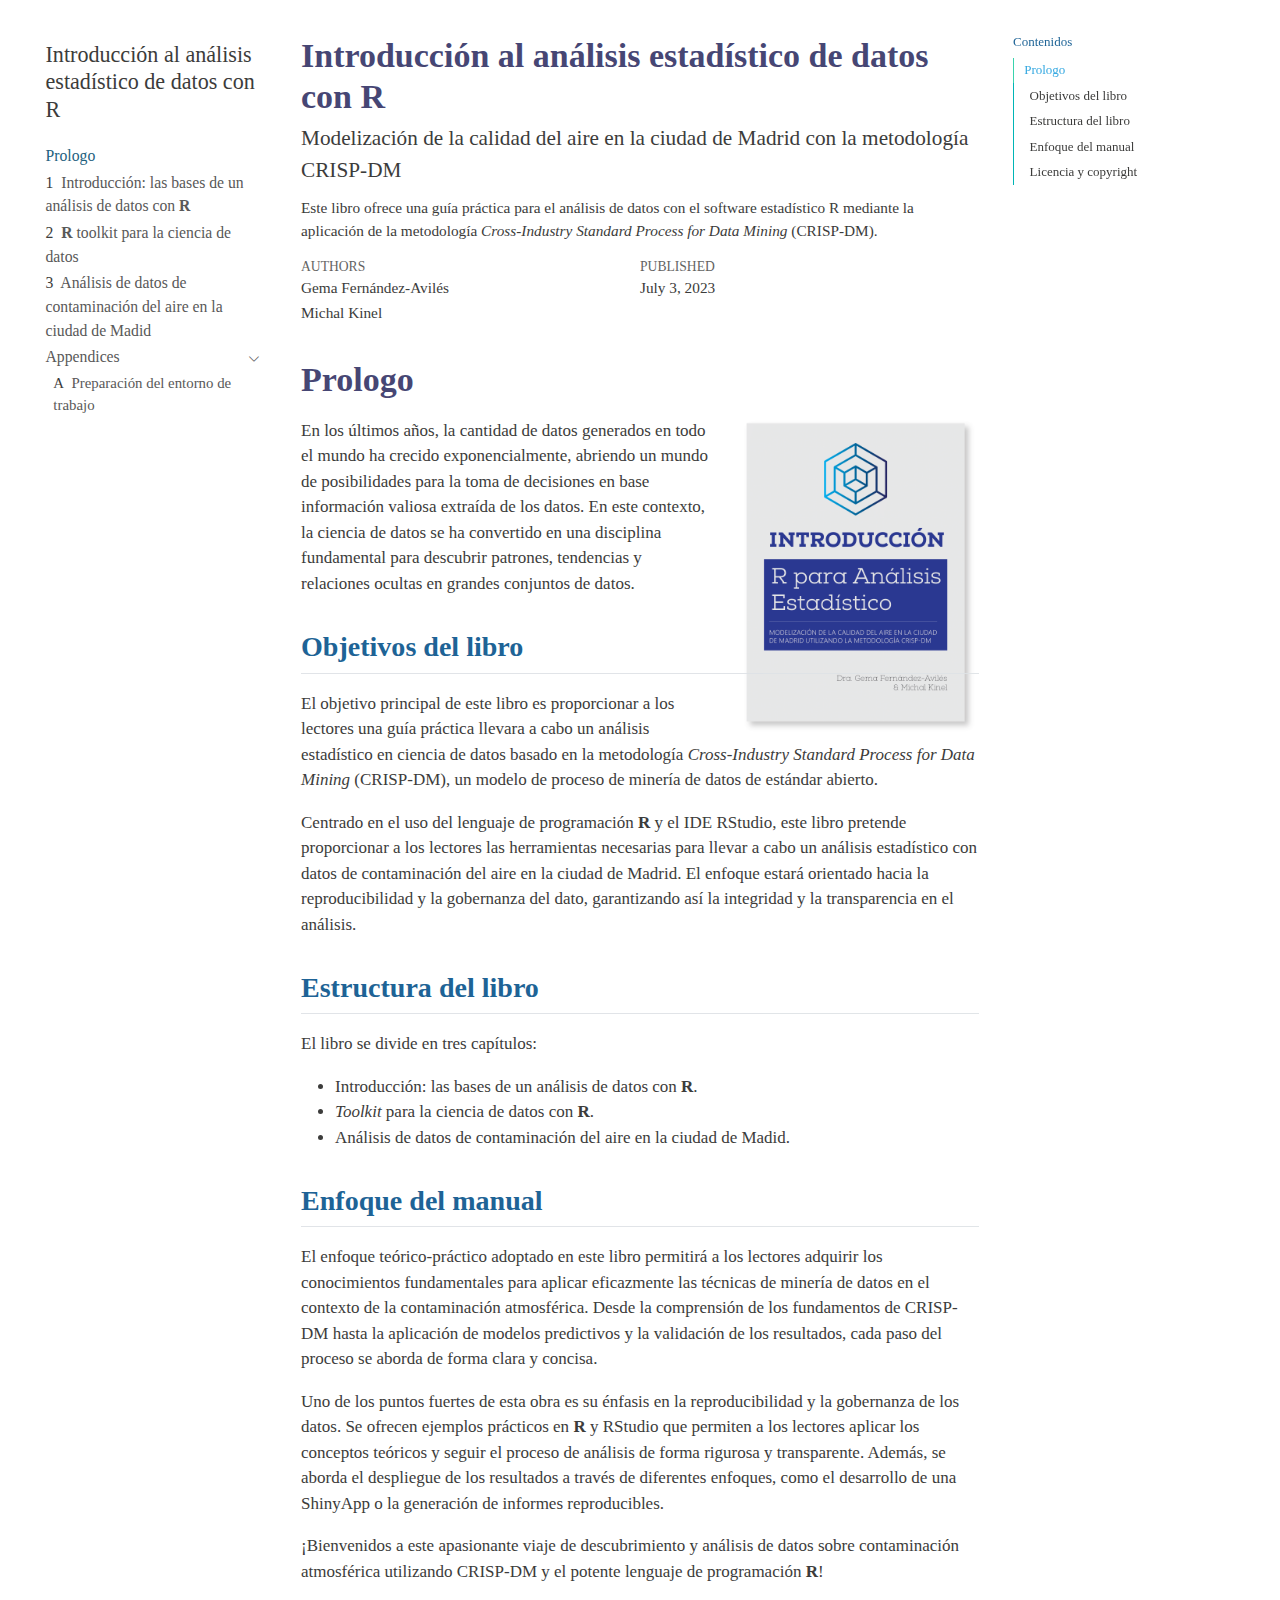
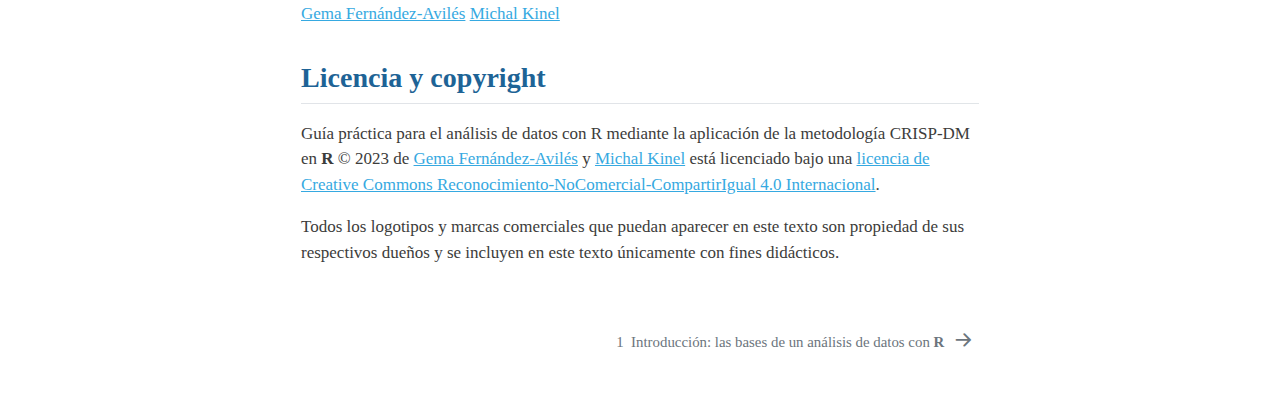
==== docs/index.html @ c040eb91 "Not ignore html files" ====
<!DOCTYPE html>
<html xmlns="http://www.w3.org/1999/xhtml" lang="en" xml:lang="en"><head>

<meta charset="utf-8">
<meta name="generator" content="quarto-1.3.361">

<meta name="viewport" content="width=device-width, initial-scale=1.0, user-scalable=yes">

<meta name="author" content="Gema Fernández-Avilés">
<meta name="author" content="Michal Kinel">
<meta name="dcterms.date" content="2023-07-03">
<meta name="description" content="Este libro ofrece una guía práctica para el análisis de datos con el software estadístico R mediante la aplicación de la metodología Cross-Industry Standard Process for Data Mining (CRISP-DM).">

<title>Introducción al análisis estadístico de datos con R</title>
<style>
code{white-space: pre-wrap;}
span.smallcaps{font-variant: small-caps;}
div.columns{display: flex; gap: min(4vw, 1.5em);}
div.column{flex: auto; overflow-x: auto;}
div.hanging-indent{margin-left: 1.5em; text-indent: -1.5em;}
ul.task-list{list-style: none;}
ul.task-list li input[type="checkbox"] {
  width: 0.8em;
  margin: 0 0.8em 0.2em -1em; /* quarto-specific, see https://github.com/quarto-dev/quarto-cli/issues/4556 */ 
  vertical-align: middle;
}
</style>


<script src="site_libs/quarto-nav/quarto-nav.js"></script>
<script src="site_libs/quarto-nav/headroom.min.js"></script>
<link href="./001-Introduccion.html" rel="next">
<script src="site_libs/clipboard/clipboard.min.js"></script>
<script src="site_libs/quarto-html/quarto.js"></script>
<script src="site_libs/quarto-html/popper.min.js"></script>
<script src="site_libs/quarto-html/tippy.umd.min.js"></script>
<script src="site_libs/quarto-html/anchor.min.js"></script>
<link href="site_libs/quarto-html/tippy.css" rel="stylesheet">
<link href="site_libs/quarto-html/quarto-syntax-highlighting.css" rel="stylesheet" id="quarto-text-highlighting-styles">
<script src="site_libs/bootstrap/bootstrap.min.js"></script>
<link href="site_libs/bootstrap/bootstrap-icons.css" rel="stylesheet">
<link href="site_libs/bootstrap/bootstrap.min.css" rel="stylesheet" id="quarto-bootstrap" data-mode="light">
<script id="quarto-search-options" type="application/json">{
  "language": {
    "search-no-results-text": "No results",
    "search-matching-documents-text": "matching documents",
    "search-copy-link-title": "Copy link to search",
    "search-hide-matches-text": "Hide additional matches",
    "search-more-match-text": "more match in this document",
    "search-more-matches-text": "more matches in this document",
    "search-clear-button-title": "Clear",
    "search-detached-cancel-button-title": "Cancel",
    "search-submit-button-title": "Submit",
    "search-label": "Search"
  }
}</script>
<style>html{ scroll-behavior: smooth; }</style>
<link rel="stylesheet" media="screen" href="https://fontlibrary.org//face/lato" type="text/css">
<link rel="stylesheet" media="screen" href="https://fontlibrary.org//face/fira-code" type="text/css">


</head>

<body class="nav-sidebar floating">

<div id="quarto-search-results"></div>
  <header id="quarto-header" class="headroom fixed-top">
  <nav class="quarto-secondary-nav">
    <div class="container-fluid d-flex">
      <button type="button" class="quarto-btn-toggle btn" data-bs-toggle="collapse" data-bs-target="#quarto-sidebar,#quarto-sidebar-glass" aria-controls="quarto-sidebar" aria-expanded="false" aria-label="Toggle sidebar navigation" onclick="if (window.quartoToggleHeadroom) { window.quartoToggleHeadroom(); }">
        <i class="bi bi-layout-text-sidebar-reverse"></i>
      </button>
      <nav class="quarto-page-breadcrumbs" aria-label="breadcrumb"><ol class="breadcrumb"><li class="breadcrumb-item"><a href="./index.html">Prologo</a></li></ol></nav>
      <a class="flex-grow-1" role="button" data-bs-toggle="collapse" data-bs-target="#quarto-sidebar,#quarto-sidebar-glass" aria-controls="quarto-sidebar" aria-expanded="false" aria-label="Toggle sidebar navigation" onclick="if (window.quartoToggleHeadroom) { window.quartoToggleHeadroom(); }">      
      </a>
    </div>
  </nav>
</header>
<!-- content -->
<div id="quarto-content" class="quarto-container page-columns page-rows-contents page-layout-article">
<!-- sidebar -->
  <nav id="quarto-sidebar" class="sidebar collapse collapse-horizontal sidebar-navigation floating overflow-auto">
    <div class="pt-lg-2 mt-2 text-left sidebar-header">
    <div class="sidebar-title mb-0 py-0">
      <a href="./">Introducción al análisis estadístico de datos con R</a> 
    </div>
      </div>
    <div class="sidebar-menu-container"> 
    <ul class="list-unstyled mt-1">
        <li class="sidebar-item">
  <div class="sidebar-item-container"> 
  <a href="./index.html" class="sidebar-item-text sidebar-link active">
 <span class="menu-text">Prologo</span></a>
  </div>
</li>
        <li class="sidebar-item">
  <div class="sidebar-item-container"> 
  <a href="./001-Introduccion.html" class="sidebar-item-text sidebar-link">
 <span class="menu-text"><span class="chapter-number">1</span>&nbsp; <span class="chapter-title">Introducción: las bases de un análisis de datos con <strong>R</strong></span></span></a>
  </div>
</li>
        <li class="sidebar-item">
  <div class="sidebar-item-container"> 
  <a href="./002-toolkit-ciencia-datos.html" class="sidebar-item-text sidebar-link">
 <span class="menu-text"><span class="chapter-number">2</span>&nbsp; <span class="chapter-title"><strong>R</strong> toolkit para la ciencia de datos</span></span></a>
  </div>
</li>
        <li class="sidebar-item">
  <div class="sidebar-item-container"> 
  <a href="./003-crispdm-air-madrid.html" class="sidebar-item-text sidebar-link">
 <span class="menu-text"><span class="chapter-number">3</span>&nbsp; <span class="chapter-title">Análisis de datos de contaminación del aire en la ciudad de Madid</span></span></a>
  </div>
</li>
        <li class="sidebar-item sidebar-item-section">
      <div class="sidebar-item-container"> 
            <a class="sidebar-item-text sidebar-link text-start" data-bs-toggle="collapse" data-bs-target="#quarto-sidebar-section-1" aria-expanded="true">
 <span class="menu-text">Appendices</span></a>
          <a class="sidebar-item-toggle text-start" data-bs-toggle="collapse" data-bs-target="#quarto-sidebar-section-1" aria-expanded="true" aria-label="Toggle section">
            <i class="bi bi-chevron-right ms-2"></i>
          </a> 
      </div>
      <ul id="quarto-sidebar-section-1" class="collapse list-unstyled sidebar-section depth1 show">  
          <li class="sidebar-item">
  <div class="sidebar-item-container"> 
  <a href="./00a-pre-curso.html" class="sidebar-item-text sidebar-link">
 <span class="menu-text"><span class="chapter-number">A</span>&nbsp; <span class="chapter-title">Preparación del entorno de trabajo</span></span></a>
  </div>
</li>
      </ul>
  </li>
    </ul>
    </div>
</nav>
<div id="quarto-sidebar-glass" data-bs-toggle="collapse" data-bs-target="#quarto-sidebar,#quarto-sidebar-glass"></div>
<!-- margin-sidebar -->
    <div id="quarto-margin-sidebar" class="sidebar margin-sidebar">
        <nav id="TOC" role="doc-toc" class="toc-active">
    <h2 id="toc-title">Contenidos</h2>
   
  <ul class="collapse">
  <li><a href="#prologo" id="toc-prologo" class="nav-link active" data-scroll-target="#prologo">Prologo</a>
  <ul class="collapse">
  <li><a href="#objetivos-del-libro" id="toc-objetivos-del-libro" class="nav-link" data-scroll-target="#objetivos-del-libro">Objetivos del libro</a></li>
  <li><a href="#estructura-del-libro" id="toc-estructura-del-libro" class="nav-link" data-scroll-target="#estructura-del-libro">Estructura del libro</a></li>
  <li><a href="#enfoque-del-manual" id="toc-enfoque-del-manual" class="nav-link" data-scroll-target="#enfoque-del-manual">Enfoque del manual</a></li>
  <li><a href="#licencia-y-copyright" id="toc-licencia-y-copyright" class="nav-link" data-scroll-target="#licencia-y-copyright">Licencia y copyright</a></li>
  </ul></li>
  </ul>
</nav>
    </div>
<!-- main -->
<main class="content" id="quarto-document-content">

<header id="title-block-header" class="quarto-title-block default">
<div class="quarto-title">
<h1 class="title">Introducción al análisis estadístico de datos con R</h1>
<p class="subtitle lead">Modelización de la calidad del aire en la ciudad de Madrid con la metodología CRISP-DM</p>
</div>

<div>
  <div class="description">
    <p>Este libro ofrece una guía práctica para el análisis de datos con el software estadístico R mediante la aplicación de la metodología <em>Cross-Industry Standard Process for Data Mining</em> (CRISP-DM).</p>
  </div>
</div>


<div class="quarto-title-meta">

    <div>
    <div class="quarto-title-meta-heading">Authors</div>
    <div class="quarto-title-meta-contents">
             <p>Gema Fernández-Avilés </p>
             <p>Michal Kinel </p>
          </div>
  </div>
    
    <div>
    <div class="quarto-title-meta-heading">Published</div>
    <div class="quarto-title-meta-contents">
      <p class="date">July 3, 2023</p>
    </div>
  </div>
  
    
  </div>
  

</header>


<section id="prologo" class="level1 unnumbered">
<h1 class="unnumbered">Prologo</h1><p><img src="cover.png" title="Introducción al análisis estadístico de datos con R" class="quarto-cover-image img-fluid"></p>
<p>En los últimos años, la cantidad de datos generados en todo el mundo ha crecido exponencialmente, abriendo un mundo de posibilidades para la toma de decisiones en base información valiosa extraída de los datos. En este contexto, la ciencia de datos se ha convertido en una disciplina fundamental para descubrir patrones, tendencias y relaciones ocultas en grandes conjuntos de datos.</p>
<section id="objetivos-del-libro" class="level2">
<h2 class="anchored" data-anchor-id="objetivos-del-libro">Objetivos del libro</h2>
<p>El objetivo principal de este libro es proporcionar a los lectores una guía práctica llevara a cabo un análisis estadístico en ciencia de datos basado en la metodología <em>Cross-Industry Standard Process for Data Mining</em> (CRISP-DM), un modelo de proceso de minería de datos de estándar abierto.</p>
<p>Centrado en el uso del lenguaje de programación <strong>R</strong> y el IDE RStudio, este libro pretende proporcionar a los lectores las herramientas necesarias para llevar a cabo un análisis estadístico con datos de contaminación del aire en la ciudad de Madrid. El enfoque estará orientado hacia la reproducibilidad y la gobernanza del dato, garantizando así la integridad y la transparencia en el análisis.</p>
</section>
<section id="estructura-del-libro" class="level2">
<h2 class="anchored" data-anchor-id="estructura-del-libro">Estructura del libro</h2>
<p>El libro se divide en tres capítulos:</p>
<ul>
<li>Introducción: las bases de un análisis de datos con <strong>R</strong>.</li>
<li><em>Toolkit</em> para la ciencia de datos con <strong>R</strong>.</li>
<li>Análisis de datos de contaminación del aire en la ciudad de Madid.</li>
</ul>
</section>
<section id="enfoque-del-manual" class="level2">
<h2 class="anchored" data-anchor-id="enfoque-del-manual">Enfoque del manual</h2>
<p>El enfoque teórico-práctico adoptado en este libro permitirá a los lectores adquirir los conocimientos fundamentales para aplicar eficazmente las técnicas de minería de datos en el contexto de la contaminación atmosférica. Desde la comprensión de los fundamentos de CRISP-DM hasta la aplicación de modelos predictivos y la validación de los resultados, cada paso del proceso se aborda de forma clara y concisa.</p>
<p>Uno de los puntos fuertes de esta obra es su énfasis en la reproducibilidad y la gobernanza de los datos. Se ofrecen ejemplos prácticos en <strong>R</strong> y RStudio que permiten a los lectores aplicar los conceptos teóricos y seguir el proceso de análisis de forma rigurosa y transparente. Además, se aborda el despliegue de los resultados a través de diferentes enfoques, como el desarrollo de una ShinyApp o la generación de informes reproducibles.</p>
<!-- En definitiva, este libro pretende ser una guía accesible y práctica para los interesados en la aplicación de CRISP-DM y la minería de datos espaciales en el contexto de la contaminación atmosférica. Esperamos que este libro proporcione las herramientas necesarias para comprender, analizar y abordar los retos de la calidad del aire, y que inspire a los lectores a seguir explorando nuevas aplicaciones y enfoques en este ámbito en constante evolución. -->
<p>¡Bienvenidos a este apasionante viaje de descubrimiento y análisis de datos sobre contaminación atmosférica utilizando CRISP-DM y el potente lenguaje de programación <strong>R</strong>!</p>
<p><a href="https://blog.uclm.es/gemafaviles/">Gema Fernández-Avilés</a> <a href="https://www.linkedin.com/in/michal-kinel/?originalSubdomain=es">Michal Kinel</a></p>
</section>
<section id="licencia-y-copyright" class="level2">
<h2 class="anchored" data-anchor-id="licencia-y-copyright">Licencia y copyright</h2>
<p>Guía práctica para el análisis de datos con R mediante la aplicación de la metodología CRISP-DM en <strong>R</strong> © 2023 de <a href="https://blog.uclm.es/gemafaviles/">Gema Fernández-Avilés</a> y <a href="https://www.linkedin.com/in/michal-kinel/?originalSubdomain=es">Michal Kinel</a> está licenciado bajo una <a href="https://creativecommons.org/licenses/by-nc-sa/4.0/">licencia de Creative Commons Reconocimiento-NoComercial-CompartirIgual 4.0 Internacional</a>.</p>
<p>Todos los logotipos y marcas comerciales que puedan aparecer en este texto son propiedad de sus respectivos dueños y se incluyen en este texto únicamente con fines didácticos.</p>


</section>
</section>

</main> <!-- /main -->
<script id="quarto-html-after-body" type="application/javascript">
window.document.addEventListener("DOMContentLoaded", function (event) {
  const toggleBodyColorMode = (bsSheetEl) => {
    const mode = bsSheetEl.getAttribute("data-mode");
    const bodyEl = window.document.querySelector("body");
    if (mode === "dark") {
      bodyEl.classList.add("quarto-dark");
      bodyEl.classList.remove("quarto-light");
    } else {
      bodyEl.classList.add("quarto-light");
      bodyEl.classList.remove("quarto-dark");
    }
  }
  const toggleBodyColorPrimary = () => {
    const bsSheetEl = window.document.querySelector("link#quarto-bootstrap");
    if (bsSheetEl) {
      toggleBodyColorMode(bsSheetEl);
    }
  }
  toggleBodyColorPrimary();  
  const icon = "";
  const anchorJS = new window.AnchorJS();
  anchorJS.options = {
    placement: 'right',
    icon: icon
  };
  anchorJS.add('.anchored');
  const isCodeAnnotation = (el) => {
    for (const clz of el.classList) {
      if (clz.startsWith('code-annotation-')) {                     
        return true;
      }
    }
    return false;
  }
  const clipboard = new window.ClipboardJS('.code-copy-button', {
    text: function(trigger) {
      const codeEl = trigger.previousElementSibling.cloneNode(true);
      for (const childEl of codeEl.children) {
        if (isCodeAnnotation(childEl)) {
          childEl.remove();
        }
      }
      return codeEl.innerText;
    }
  });
  clipboard.on('success', function(e) {
    // button target
    const button = e.trigger;
    // don't keep focus
    button.blur();
    // flash "checked"
    button.classList.add('code-copy-button-checked');
    var currentTitle = button.getAttribute("title");
    button.setAttribute("title", "Copied!");
    let tooltip;
    if (window.bootstrap) {
      button.setAttribute("data-bs-toggle", "tooltip");
      button.setAttribute("data-bs-placement", "left");
      button.setAttribute("data-bs-title", "Copied!");
      tooltip = new bootstrap.Tooltip(button, 
        { trigger: "manual", 
          customClass: "code-copy-button-tooltip",
          offset: [0, -8]});
      tooltip.show();    
    }
    setTimeout(function() {
      if (tooltip) {
        tooltip.hide();
        button.removeAttribute("data-bs-title");
        button.removeAttribute("data-bs-toggle");
        button.removeAttribute("data-bs-placement");
      }
      button.setAttribute("title", currentTitle);
      button.classList.remove('code-copy-button-checked');
    }, 1000);
    // clear code selection
    e.clearSelection();
  });
  function tippyHover(el, contentFn) {
    const config = {
      allowHTML: true,
      content: contentFn,
      maxWidth: 500,
      delay: 100,
      arrow: false,
      appendTo: function(el) {
          return el.parentElement;
      },
      interactive: true,
      interactiveBorder: 10,
      theme: 'quarto',
      placement: 'bottom-start'
    };
    window.tippy(el, config); 
  }
  const noterefs = window.document.querySelectorAll('a[role="doc-noteref"]');
  for (var i=0; i<noterefs.length; i++) {
    const ref = noterefs[i];
    tippyHover(ref, function() {
      // use id or data attribute instead here
      let href = ref.getAttribute('data-footnote-href') || ref.getAttribute('href');
      try { href = new URL(href).hash; } catch {}
      const id = href.replace(/^#\/?/, "");
      const note = window.document.getElementById(id);
      return note.innerHTML;
    });
  }
      let selectedAnnoteEl;
      const selectorForAnnotation = ( cell, annotation) => {
        let cellAttr = 'data-code-cell="' + cell + '"';
        let lineAttr = 'data-code-annotation="' +  annotation + '"';
        const selector = 'span[' + cellAttr + '][' + lineAttr + ']';
        return selector;
      }
      const selectCodeLines = (annoteEl) => {
        const doc = window.document;
        const targetCell = annoteEl.getAttribute("data-target-cell");
        const targetAnnotation = annoteEl.getAttribute("data-target-annotation");
        const annoteSpan = window.document.querySelector(selectorForAnnotation(targetCell, targetAnnotation));
        const lines = annoteSpan.getAttribute("data-code-lines").split(",");
        const lineIds = lines.map((line) => {
          return targetCell + "-" + line;
        })
        let top = null;
        let height = null;
        let parent = null;
        if (lineIds.length > 0) {
            //compute the position of the single el (top and bottom and make a div)
            const el = window.document.getElementById(lineIds[0]);
            top = el.offsetTop;
            height = el.offsetHeight;
            parent = el.parentElement.parentElement;
          if (lineIds.length > 1) {
            const lastEl = window.document.getElementById(lineIds[lineIds.length - 1]);
            const bottom = lastEl.offsetTop + lastEl.offsetHeight;
            height = bottom - top;
          }
          if (top !== null && height !== null && parent !== null) {
            // cook up a div (if necessary) and position it 
            let div = window.document.getElementById("code-annotation-line-highlight");
            if (div === null) {
              div = window.document.createElement("div");
              div.setAttribute("id", "code-annotation-line-highlight");
              div.style.position = 'absolute';
              parent.appendChild(div);
            }
            div.style.top = top - 2 + "px";
            div.style.height = height + 4 + "px";
            let gutterDiv = window.document.getElementById("code-annotation-line-highlight-gutter");
            if (gutterDiv === null) {
              gutterDiv = window.document.createElement("div");
              gutterDiv.setAttribute("id", "code-annotation-line-highlight-gutter");
              gutterDiv.style.position = 'absolute';
              const codeCell = window.document.getElementById(targetCell);
              const gutter = codeCell.querySelector('.code-annotation-gutter');
              gutter.appendChild(gutterDiv);
            }
            gutterDiv.style.top = top - 2 + "px";
            gutterDiv.style.height = height + 4 + "px";
          }
          selectedAnnoteEl = annoteEl;
        }
      };
      const unselectCodeLines = () => {
        const elementsIds = ["code-annotation-line-highlight", "code-annotation-line-highlight-gutter"];
        elementsIds.forEach((elId) => {
          const div = window.document.getElementById(elId);
          if (div) {
            div.remove();
          }
        });
        selectedAnnoteEl = undefined;
      };
      // Attach click handler to the DT
      const annoteDls = window.document.querySelectorAll('dt[data-target-cell]');
      for (const annoteDlNode of annoteDls) {
        annoteDlNode.addEventListener('click', (event) => {
          const clickedEl = event.target;
          if (clickedEl !== selectedAnnoteEl) {
            unselectCodeLines();
            const activeEl = window.document.querySelector('dt[data-target-cell].code-annotation-active');
            if (activeEl) {
              activeEl.classList.remove('code-annotation-active');
            }
            selectCodeLines(clickedEl);
            clickedEl.classList.add('code-annotation-active');
          } else {
            // Unselect the line
            unselectCodeLines();
            clickedEl.classList.remove('code-annotation-active');
          }
        });
      }
  const findCites = (el) => {
    const parentEl = el.parentElement;
    if (parentEl) {
      const cites = parentEl.dataset.cites;
      if (cites) {
        return {
          el,
          cites: cites.split(' ')
        };
      } else {
        return findCites(el.parentElement)
      }
    } else {
      return undefined;
    }
  };
  var bibliorefs = window.document.querySelectorAll('a[role="doc-biblioref"]');
  for (var i=0; i<bibliorefs.length; i++) {
    const ref = bibliorefs[i];
    const citeInfo = findCites(ref);
    if (citeInfo) {
      tippyHover(citeInfo.el, function() {
        var popup = window.document.createElement('div');
        citeInfo.cites.forEach(function(cite) {
          var citeDiv = window.document.createElement('div');
          citeDiv.classList.add('hanging-indent');
          citeDiv.classList.add('csl-entry');
          var biblioDiv = window.document.getElementById('ref-' + cite);
          if (biblioDiv) {
            citeDiv.innerHTML = biblioDiv.innerHTML;
          }
          popup.appendChild(citeDiv);
        });
        return popup.innerHTML;
      });
    }
  }
    var localhostRegex = new RegExp(/^(?:http|https):\/\/localhost\:?[0-9]*\//);
      var filterRegex = new RegExp('/' + window.location.host + '/');
    var isInternal = (href) => {
        return filterRegex.test(href) || localhostRegex.test(href);
    }
    // Inspect non-navigation links and adorn them if external
 	var links = window.document.querySelectorAll('a[href]:not(.nav-link):not(.navbar-brand):not(.toc-action):not(.sidebar-link):not(.sidebar-item-toggle):not(.pagination-link):not(.no-external):not([aria-hidden]):not(.dropdown-item)');
    for (var i=0; i<links.length; i++) {
      const link = links[i];
      if (!isInternal(link.href)) {
          // target, if specified
          link.setAttribute("target", "_blank");
      }
    }
});
</script>
<nav class="page-navigation">
  <div class="nav-page nav-page-previous">
  </div>
  <div class="nav-page nav-page-next">
      <a href="./001-Introduccion.html" class="pagination-link">
        <span class="nav-page-text"><span class="chapter-number">1</span>&nbsp; <span class="chapter-title">Introducción: las bases de un análisis de datos con <strong>R</strong></span></span> <i class="bi bi-arrow-right-short"></i>
      </a>
  </div>
</nav>
</div> <!-- /content -->



<script src="site_libs/quarto-html/zenscroll-min.js"></script>
</body></html>
---- docs/site_libs/quarto-html/tippy.css ----
.tippy-box[data-animation=fade][data-state=hidden]{opacity:0}[data-tippy-root]{max-width:calc(100vw - 10px)}.tippy-box{position:relative;background-color:#333;color:#fff;border-radius:4px;font-size:14px;line-height:1.4;white-space:normal;outline:0;transition-property:transform,visibility,opacity}.tippy-box[data-placement^=top]>.tippy-arrow{bottom:0}.tippy-box[data-placement^=top]>.tippy-arrow:before{bottom:-7px;left:0;border-width:8px 8px 0;border-top-color:initial;transform-origin:center top}.tippy-box[data-placement^=bottom]>.tippy-arrow{top:0}.tippy-box[data-placement^=bottom]>.tippy-arrow:before{top:-7px;left:0;border-width:0 8px 8px;border-bottom-color:initial;transform-origin:center bottom}.tippy-box[data-placement^=left]>.tippy-arrow{right:0}.tippy-box[data-placement^=left]>.tippy-arrow:before{border-width:8px 0 8px 8px;border-left-color:initial;right:-7px;transform-origin:center left}.tippy-box[data-placement^=right]>.tippy-arrow{left:0}.tippy-box[data-placement^=right]>.tippy-arrow:before{left:-7px;border-width:8px 8px 8px 0;border-right-color:initial;transform-origin:center right}.tippy-box[data-inertia][data-state=visible]{transition-timing-function:cubic-bezier(.54,1.5,.38,1.11)}.tippy-arrow{width:16px;height:16px;color:#333}.tippy-arrow:before{content:"";position:absolute;border-color:transparent;border-style:solid}.tippy-content{position:relative;padding:5px 9px;z-index:1}
---- docs/site_libs/quarto-html/quarto-syntax-highlighting.css ----
/* quarto syntax highlight colors */
:root {
  --quarto-hl-ot-color: #003B4F;
  --quarto-hl-at-color: #657422;
  --quarto-hl-ss-color: #20794D;
  --quarto-hl-an-color: #5E5E5E;
  --quarto-hl-fu-color: #4758AB;
  --quarto-hl-st-color: #20794D;
  --quarto-hl-cf-color: #003B4F;
  --quarto-hl-op-color: #5E5E5E;
  --quarto-hl-er-color: #AD0000;
  --quarto-hl-bn-color: #AD0000;
  --quarto-hl-al-color: #AD0000;
  --quarto-hl-va-color: #111111;
  --quarto-hl-bu-color: inherit;
  --quarto-hl-ex-color: inherit;
  --quarto-hl-pp-color: #AD0000;
  --quarto-hl-in-color: #5E5E5E;
  --quarto-hl-vs-color: #20794D;
  --quarto-hl-wa-color: #5E5E5E;
  --quarto-hl-do-color: #5E5E5E;
  --quarto-hl-im-color: #00769E;
  --quarto-hl-ch-color: #20794D;
  --quarto-hl-dt-color: #AD0000;
  --quarto-hl-fl-color: #AD0000;
  --quarto-hl-co-color: #5E5E5E;
  --quarto-hl-cv-color: #5E5E5E;
  --quarto-hl-cn-color: #8f5902;
  --quarto-hl-sc-color: #5E5E5E;
  --quarto-hl-dv-color: #AD0000;
  --quarto-hl-kw-color: #003B4F;
}

/* other quarto variables */
:root {
  --quarto-font-monospace: SFMono-Regular, Menlo, Monaco, Consolas, "Liberation Mono", "Courier New", monospace;
}

pre > code.sourceCode > span {
  color: #003B4F;
}

code span {
  color: #003B4F;
}

code.sourceCode > span {
  color: #003B4F;
}

div.sourceCode,
div.sourceCode pre.sourceCode {
  color: #003B4F;
}

code span.ot {
  color: #003B4F;
  font-style: inherit;
}

code span.at {
  color: #657422;
  font-style: inherit;
}

code span.ss {
  color: #20794D;
  font-style: inherit;
}

code span.an {
  color: #5E5E5E;
  font-style: inherit;
}

code span.fu {
  color: #4758AB;
  font-style: inherit;
}

code span.st {
  color: #20794D;
  font-style: inherit;
}

code span.cf {
  color: #003B4F;
  font-style: inherit;
}

code span.op {
  color: #5E5E5E;
  font-style: inherit;
}

code span.er {
  color: #AD0000;
  font-style: inherit;
}

code span.bn {
  color: #AD0000;
  font-style: inherit;
}

code span.al {
  color: #AD0000;
  font-style: inherit;
}

code span.va {
  color: #111111;
  font-style: inherit;
}

code span.bu {
  font-style: inherit;
}

code span.ex {
  font-style: inherit;
}

code span.pp {
  color: #AD0000;
  font-style: inherit;
}

code span.in {
  color: #5E5E5E;
  font-style: inherit;
}

code span.vs {
  color: #20794D;
  font-style: inherit;
}

code span.wa {
  color: #5E5E5E;
  font-style: italic;
}

code span.do {
  color: #5E5E5E;
  font-style: italic;
}

code span.im {
  color: #00769E;
  font-style: inherit;
}

code span.ch {
  color: #20794D;
  font-style: inherit;
}

code span.dt {
  color: #AD0000;
  font-style: inherit;
}

code span.fl {
  color: #AD0000;
  font-style: inherit;
}

code span.co {
  color: #5E5E5E;
  font-style: inherit;
}

code span.cv {
  color: #5E5E5E;
  font-style: italic;
}

code span.cn {
  color: #8f5902;
  font-style: inherit;
}

code span.sc {
  color: #5E5E5E;
  font-style: inherit;
}

code span.dv {
  color: #AD0000;
  font-style: inherit;
}

code span.kw {
  color: #003B4F;
  font-style: inherit;
}

.prevent-inlining {
  content: "</";
}

/*# sourceMappingURL=debc5d5d77c3f9108843748ff7464032.css.map */
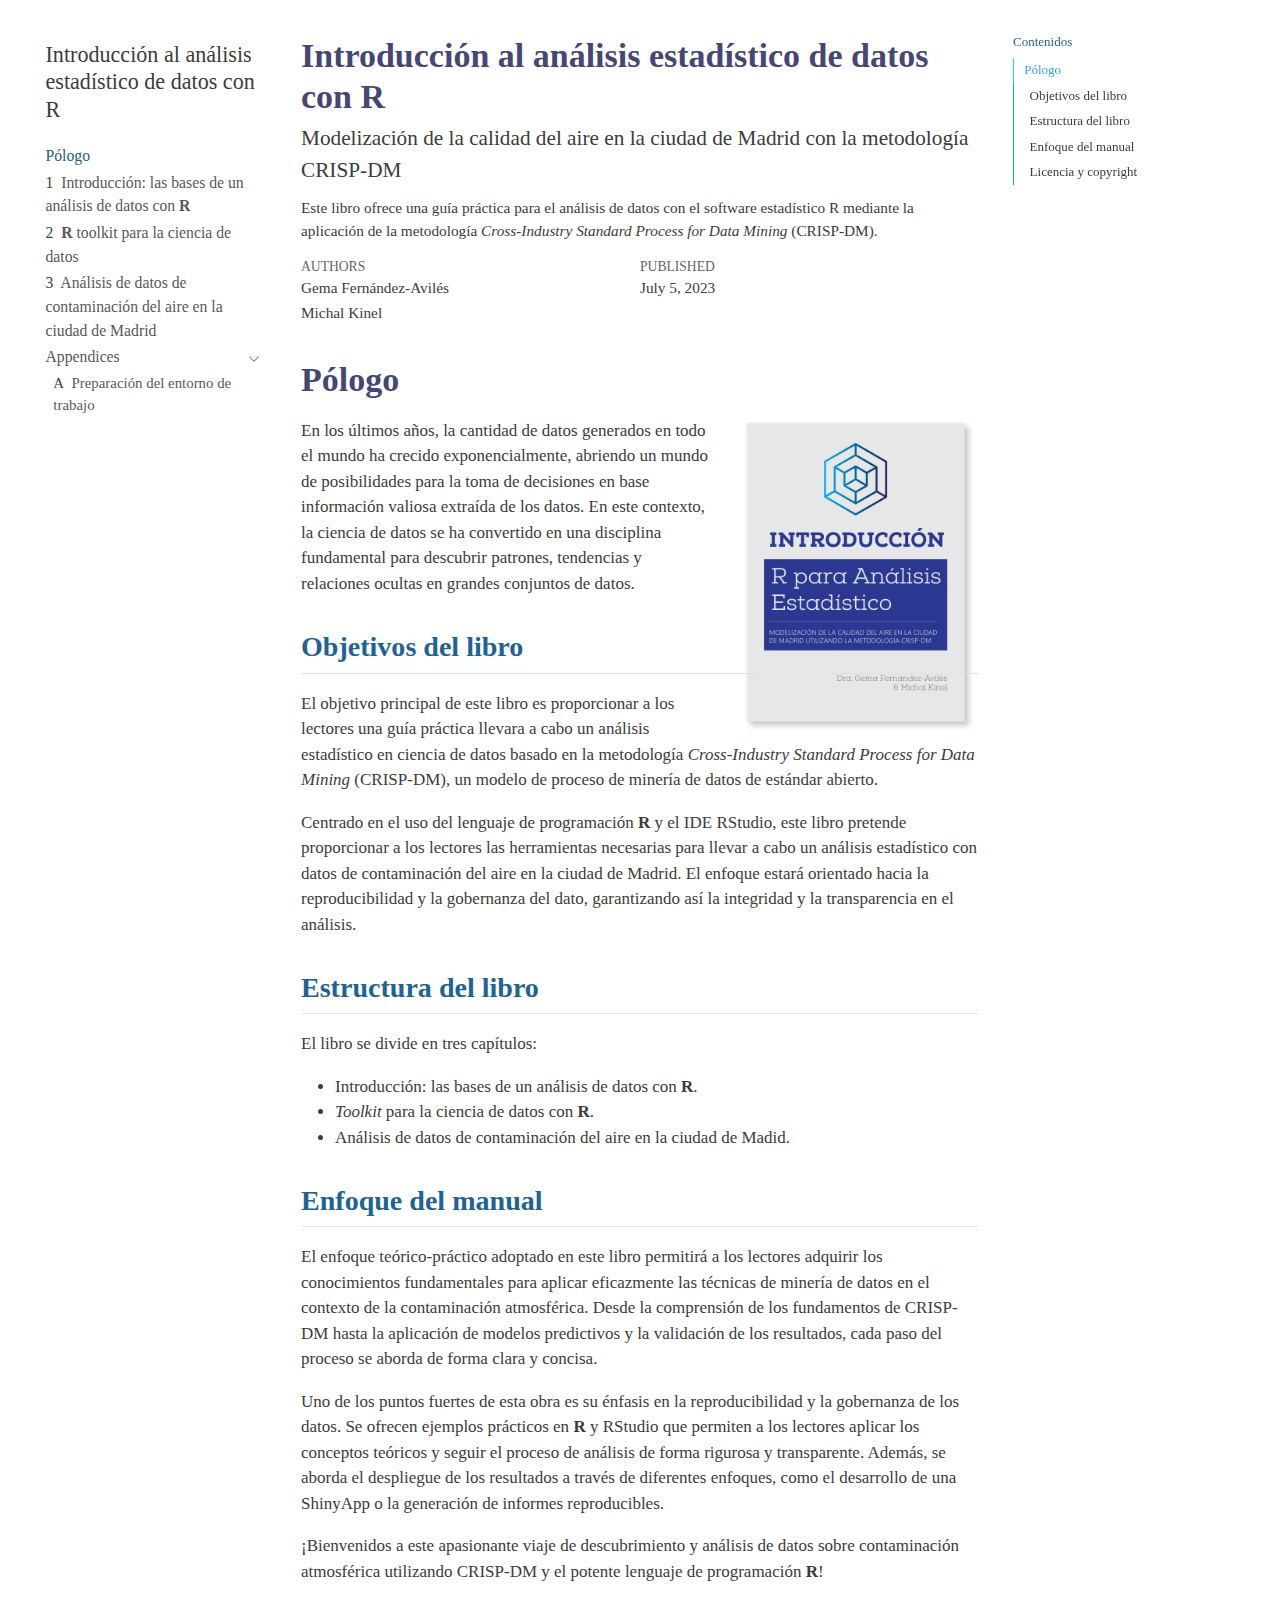
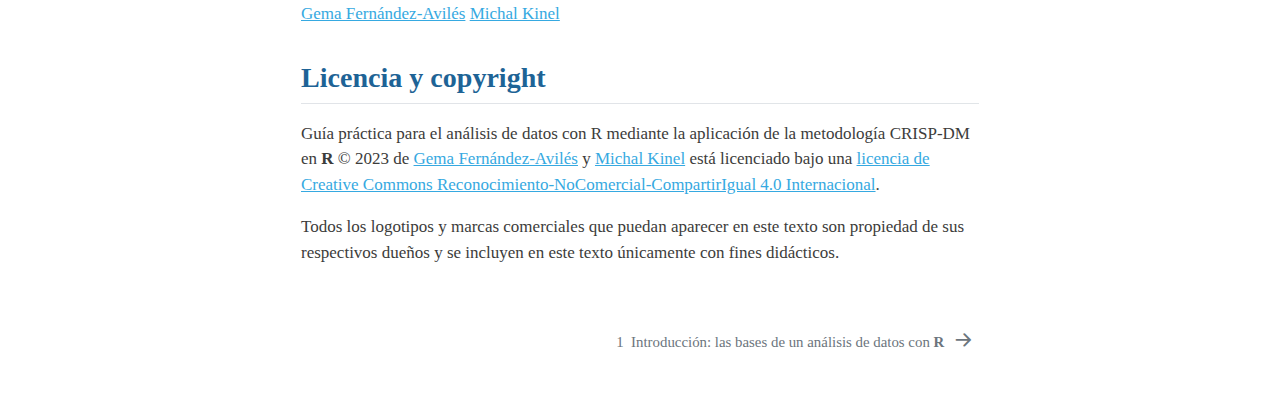
==== commit 2384b479: "Update book" ====
--- a/docs/index.html
+++ b/docs/index.html
@@ -8,7 +8,7 @@
 
 <meta name="author" content="Gema Fernández-Avilés">
 <meta name="author" content="Michal Kinel">
-<meta name="dcterms.date" content="2023-07-03">
+<meta name="dcterms.date" content="2023-07-05">
 <meta name="description" content="Este libro ofrece una guía práctica para el análisis de datos con el software estadístico R mediante la aplicación de la metodología Cross-Industry Standard Process for Data Mining (CRISP-DM).">
 
 <title>Introducción al análisis estadístico de datos con R</title>
@@ -70,7 +70,7 @@
       <button type="button" class="quarto-btn-toggle btn" data-bs-toggle="collapse" data-bs-target="#quarto-sidebar,#quarto-sidebar-glass" aria-controls="quarto-sidebar" aria-expanded="false" aria-label="Toggle sidebar navigation" onclick="if (window.quartoToggleHeadroom) { window.quartoToggleHeadroom(); }">
         <i class="bi bi-layout-text-sidebar-reverse"></i>
       </button>
-      <nav class="quarto-page-breadcrumbs" aria-label="breadcrumb"><ol class="breadcrumb"><li class="breadcrumb-item"><a href="./index.html">Prologo</a></li></ol></nav>
+      <nav class="quarto-page-breadcrumbs" aria-label="breadcrumb"><ol class="breadcrumb"><li class="breadcrumb-item"><a href="./index.html">Pólogo</a></li></ol></nav>
       <a class="flex-grow-1" role="button" data-bs-toggle="collapse" data-bs-target="#quarto-sidebar,#quarto-sidebar-glass" aria-controls="quarto-sidebar" aria-expanded="false" aria-label="Toggle sidebar navigation" onclick="if (window.quartoToggleHeadroom) { window.quartoToggleHeadroom(); }">      
       </a>
     </div>
@@ -90,7 +90,7 @@
         <li class="sidebar-item">
   <div class="sidebar-item-container"> 
   <a href="./index.html" class="sidebar-item-text sidebar-link active">
- <span class="menu-text">Prologo</span></a>
+ <span class="menu-text">Pólogo</span></a>
   </div>
 </li>
         <li class="sidebar-item">
@@ -108,7 +108,7 @@
         <li class="sidebar-item">
   <div class="sidebar-item-container"> 
   <a href="./003-crispdm-air-madrid.html" class="sidebar-item-text sidebar-link">
- <span class="menu-text"><span class="chapter-number">3</span>&nbsp; <span class="chapter-title">Análisis de datos de contaminación del aire en la ciudad de Madid</span></span></a>
+ <span class="menu-text"><span class="chapter-number">3</span>&nbsp; <span class="chapter-title">Análisis de datos de contaminación del aire en la ciudad de Madrid</span></span></a>
   </div>
 </li>
         <li class="sidebar-item sidebar-item-section">
@@ -138,7 +138,7 @@
     <h2 id="toc-title">Contenidos</h2>
    
   <ul class="collapse">
-  <li><a href="#prologo" id="toc-prologo" class="nav-link active" data-scroll-target="#prologo">Prologo</a>
+  <li><a href="#prologo" id="toc-prologo" class="nav-link active" data-scroll-target="#prologo">Pólogo</a>
   <ul class="collapse">
   <li><a href="#objetivos-del-libro" id="toc-objetivos-del-libro" class="nav-link" data-scroll-target="#objetivos-del-libro">Objetivos del libro</a></li>
   <li><a href="#estructura-del-libro" id="toc-estructura-del-libro" class="nav-link" data-scroll-target="#estructura-del-libro">Estructura del libro</a></li>
@@ -177,7 +177,7 @@
     <div>
     <div class="quarto-title-meta-heading">Published</div>
     <div class="quarto-title-meta-contents">
-      <p class="date">July 3, 2023</p>
+      <p class="date">July 5, 2023</p>
     </div>
   </div>
   
@@ -189,7 +189,7 @@
 
 
 <section id="prologo" class="level1 unnumbered">
-<h1 class="unnumbered">Prologo</h1><p><img src="cover.png" title="Introducción al análisis estadístico de datos con R" class="quarto-cover-image img-fluid"></p>
+<h1 class="unnumbered">Pólogo</h1><p><img src="cover.png" title="Introducción al análisis estadístico de datos con R" class="quarto-cover-image img-fluid"></p>
 <p>En los últimos años, la cantidad de datos generados en todo el mundo ha crecido exponencialmente, abriendo un mundo de posibilidades para la toma de decisiones en base información valiosa extraída de los datos. En este contexto, la ciencia de datos se ha convertido en una disciplina fundamental para descubrir patrones, tendencias y relaciones ocultas en grandes conjuntos de datos.</p>
 <section id="objetivos-del-libro" class="level2">
 <h2 class="anchored" data-anchor-id="objetivos-del-libro">Objetivos del libro</h2>
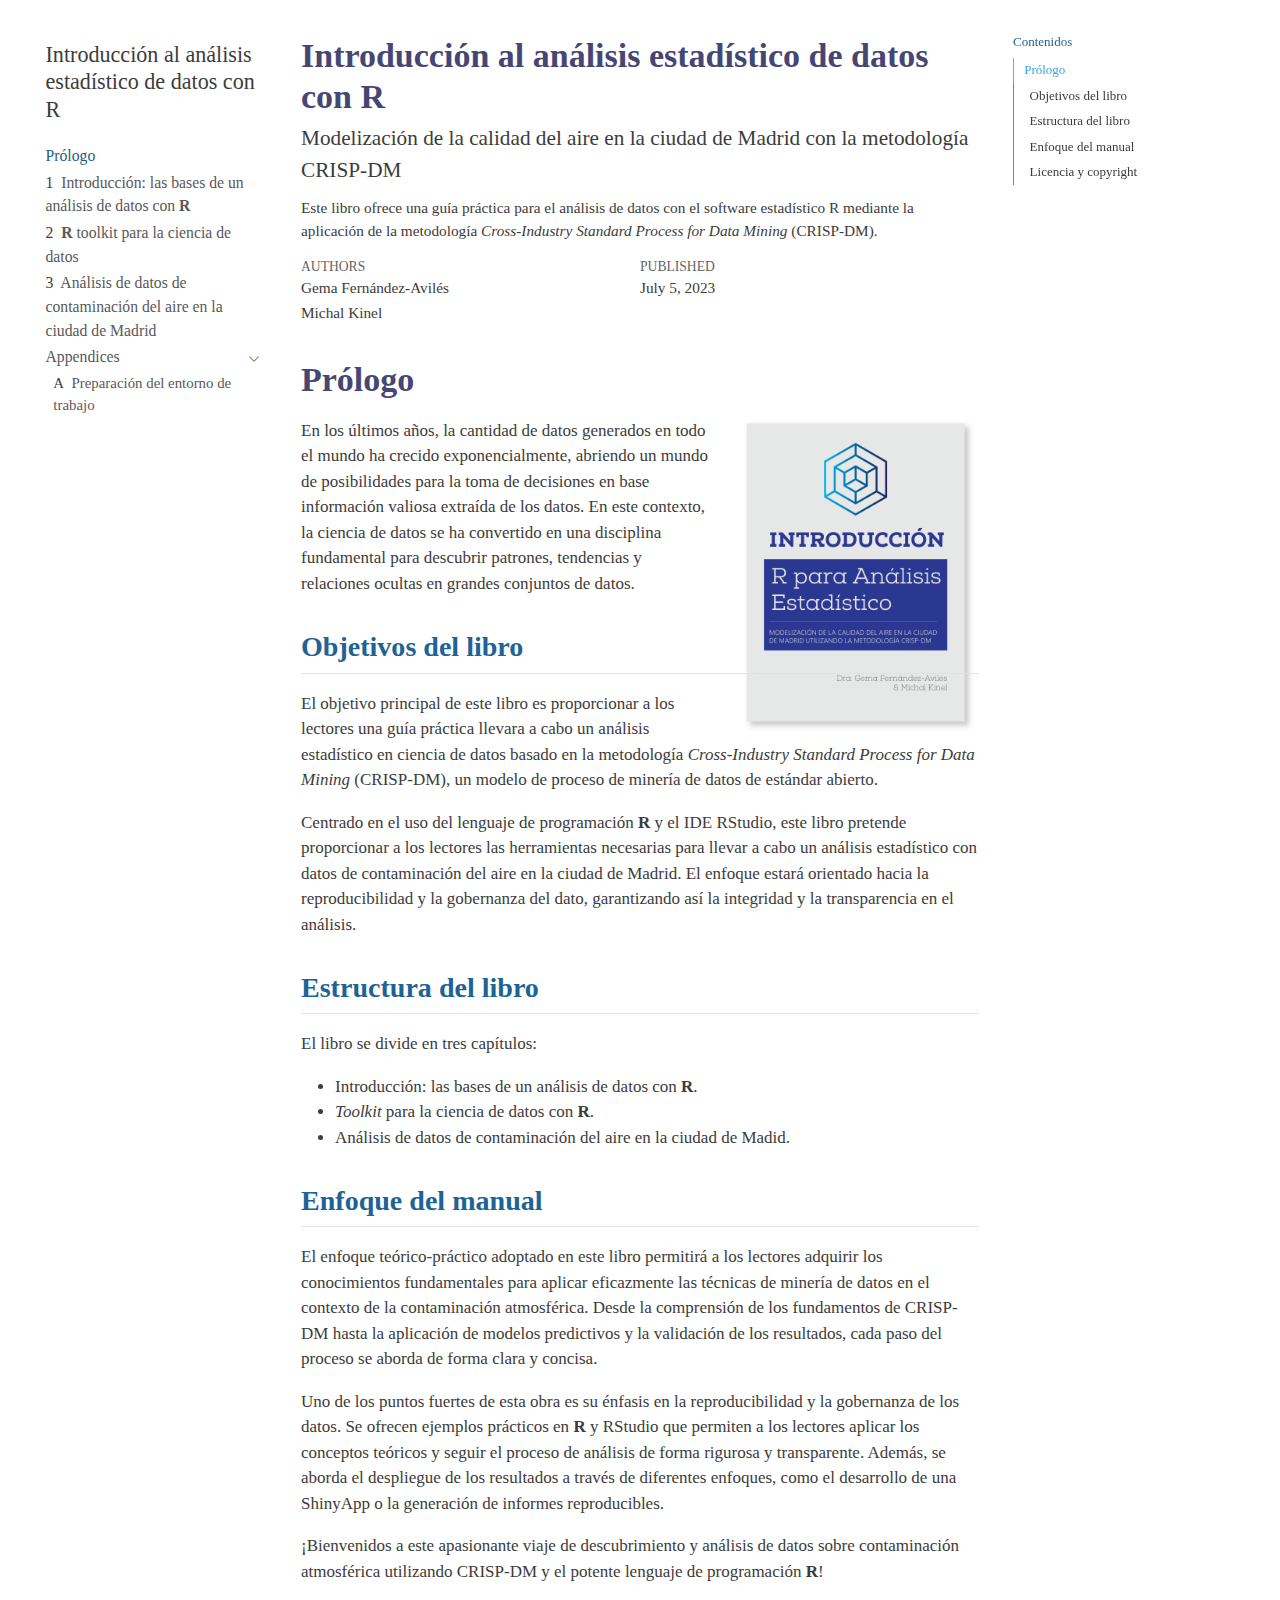
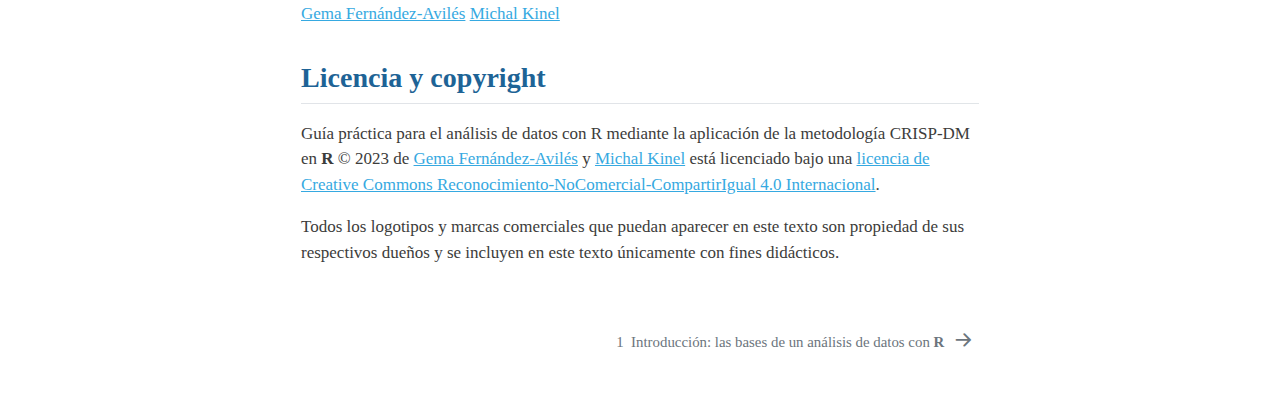
==== commit 4cd4caa1: "Update index" ====
--- a/docs/index.html
+++ b/docs/index.html
@@ -70,7 +70,7 @@
       <button type="button" class="quarto-btn-toggle btn" data-bs-toggle="collapse" data-bs-target="#quarto-sidebar,#quarto-sidebar-glass" aria-controls="quarto-sidebar" aria-expanded="false" aria-label="Toggle sidebar navigation" onclick="if (window.quartoToggleHeadroom) { window.quartoToggleHeadroom(); }">
         <i class="bi bi-layout-text-sidebar-reverse"></i>
       </button>
-      <nav class="quarto-page-breadcrumbs" aria-label="breadcrumb"><ol class="breadcrumb"><li class="breadcrumb-item"><a href="./index.html">Pólogo</a></li></ol></nav>
+      <nav class="quarto-page-breadcrumbs" aria-label="breadcrumb"><ol class="breadcrumb"><li class="breadcrumb-item"><a href="./index.html">Prólogo</a></li></ol></nav>
       <a class="flex-grow-1" role="button" data-bs-toggle="collapse" data-bs-target="#quarto-sidebar,#quarto-sidebar-glass" aria-controls="quarto-sidebar" aria-expanded="false" aria-label="Toggle sidebar navigation" onclick="if (window.quartoToggleHeadroom) { window.quartoToggleHeadroom(); }">      
       </a>
     </div>
@@ -90,7 +90,7 @@
         <li class="sidebar-item">
   <div class="sidebar-item-container"> 
   <a href="./index.html" class="sidebar-item-text sidebar-link active">
- <span class="menu-text">Pólogo</span></a>
+ <span class="menu-text">Prólogo</span></a>
   </div>
 </li>
         <li class="sidebar-item">
@@ -138,7 +138,7 @@
     <h2 id="toc-title">Contenidos</h2>
    
   <ul class="collapse">
-  <li><a href="#prologo" id="toc-prologo" class="nav-link active" data-scroll-target="#prologo">Pólogo</a>
+  <li><a href="#prologo" id="toc-prologo" class="nav-link active" data-scroll-target="#prologo">Prólogo</a>
   <ul class="collapse">
   <li><a href="#objetivos-del-libro" id="toc-objetivos-del-libro" class="nav-link" data-scroll-target="#objetivos-del-libro">Objetivos del libro</a></li>
   <li><a href="#estructura-del-libro" id="toc-estructura-del-libro" class="nav-link" data-scroll-target="#estructura-del-libro">Estructura del libro</a></li>
@@ -189,7 +189,7 @@
 
 
 <section id="prologo" class="level1 unnumbered">
-<h1 class="unnumbered">Pólogo</h1><p><img src="cover.png" title="Introducción al análisis estadístico de datos con R" class="quarto-cover-image img-fluid"></p>
+<h1 class="unnumbered">Prólogo</h1><p><img src="cover.png" title="Introducción al análisis estadístico de datos con R" class="quarto-cover-image img-fluid"></p>
 <p>En los últimos años, la cantidad de datos generados en todo el mundo ha crecido exponencialmente, abriendo un mundo de posibilidades para la toma de decisiones en base información valiosa extraída de los datos. En este contexto, la ciencia de datos se ha convertido en una disciplina fundamental para descubrir patrones, tendencias y relaciones ocultas en grandes conjuntos de datos.</p>
 <section id="objetivos-del-libro" class="level2">
 <h2 class="anchored" data-anchor-id="objetivos-del-libro">Objetivos del libro</h2>
